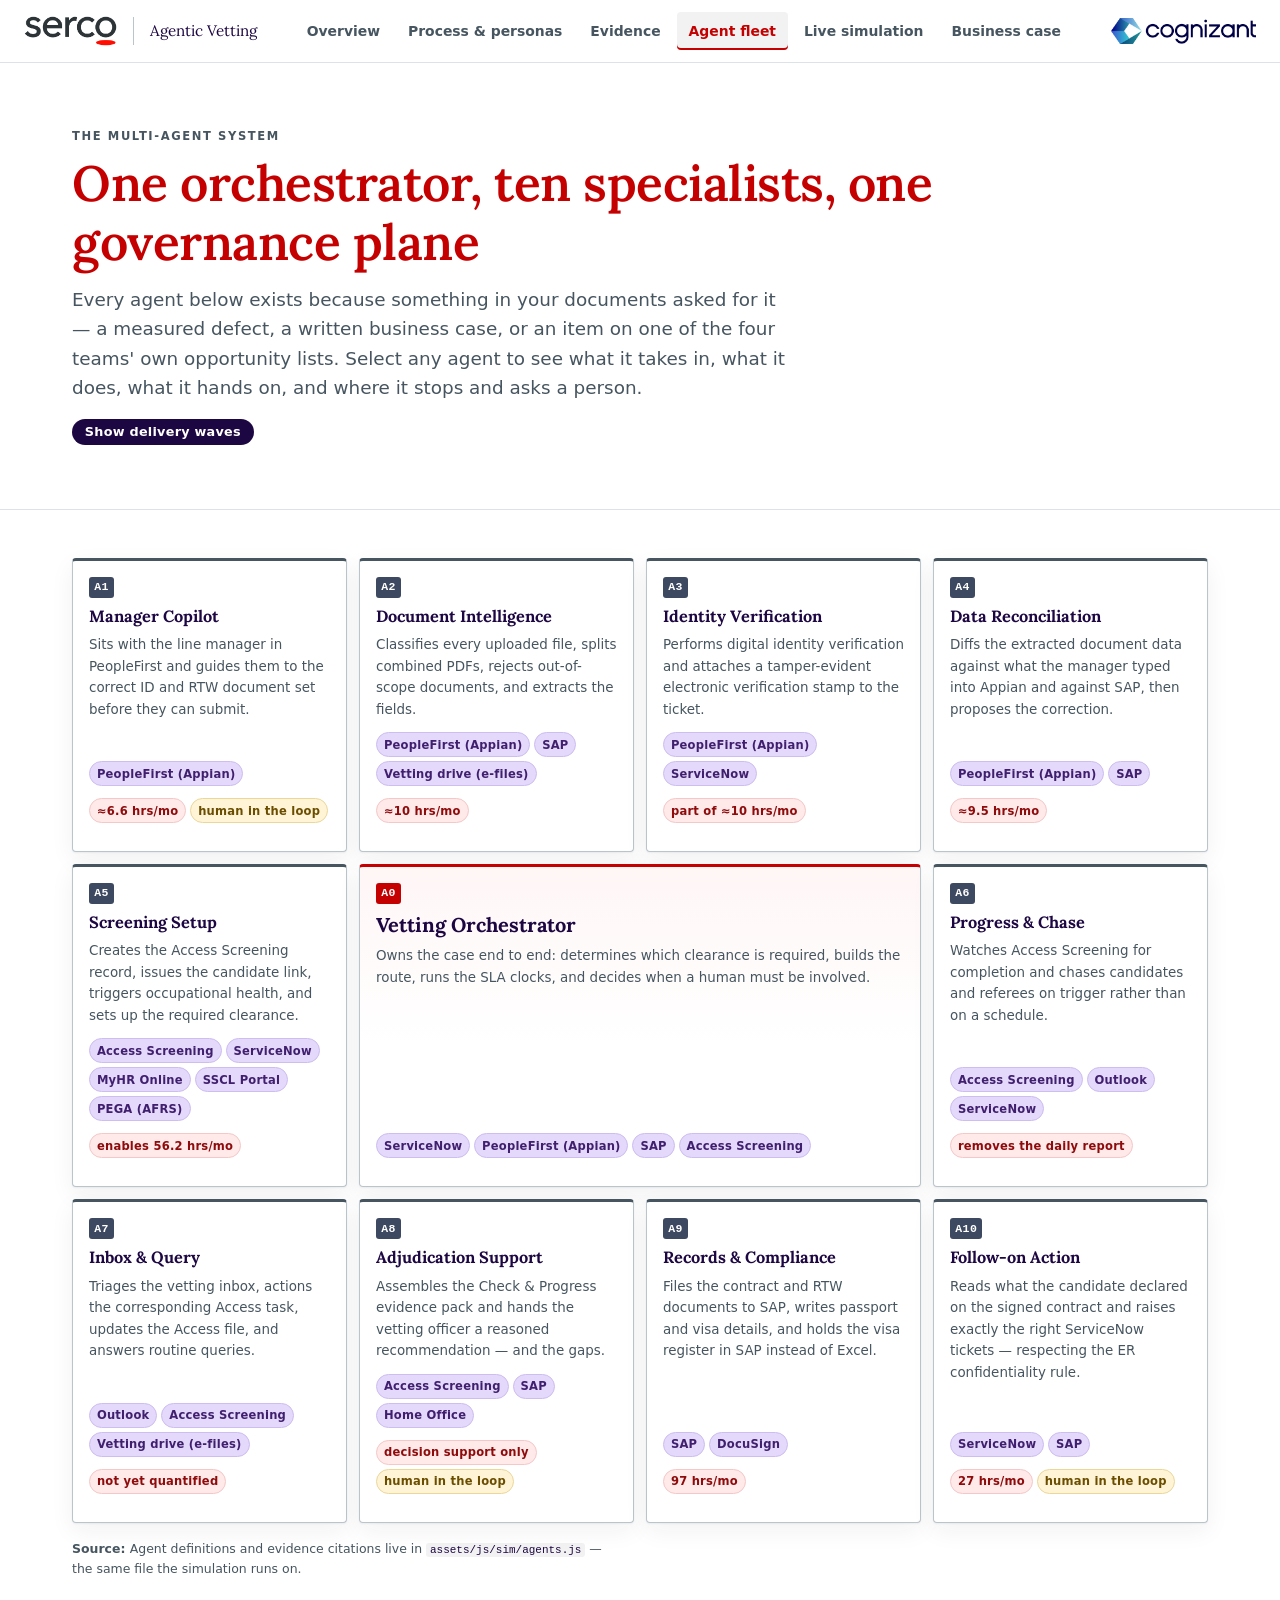
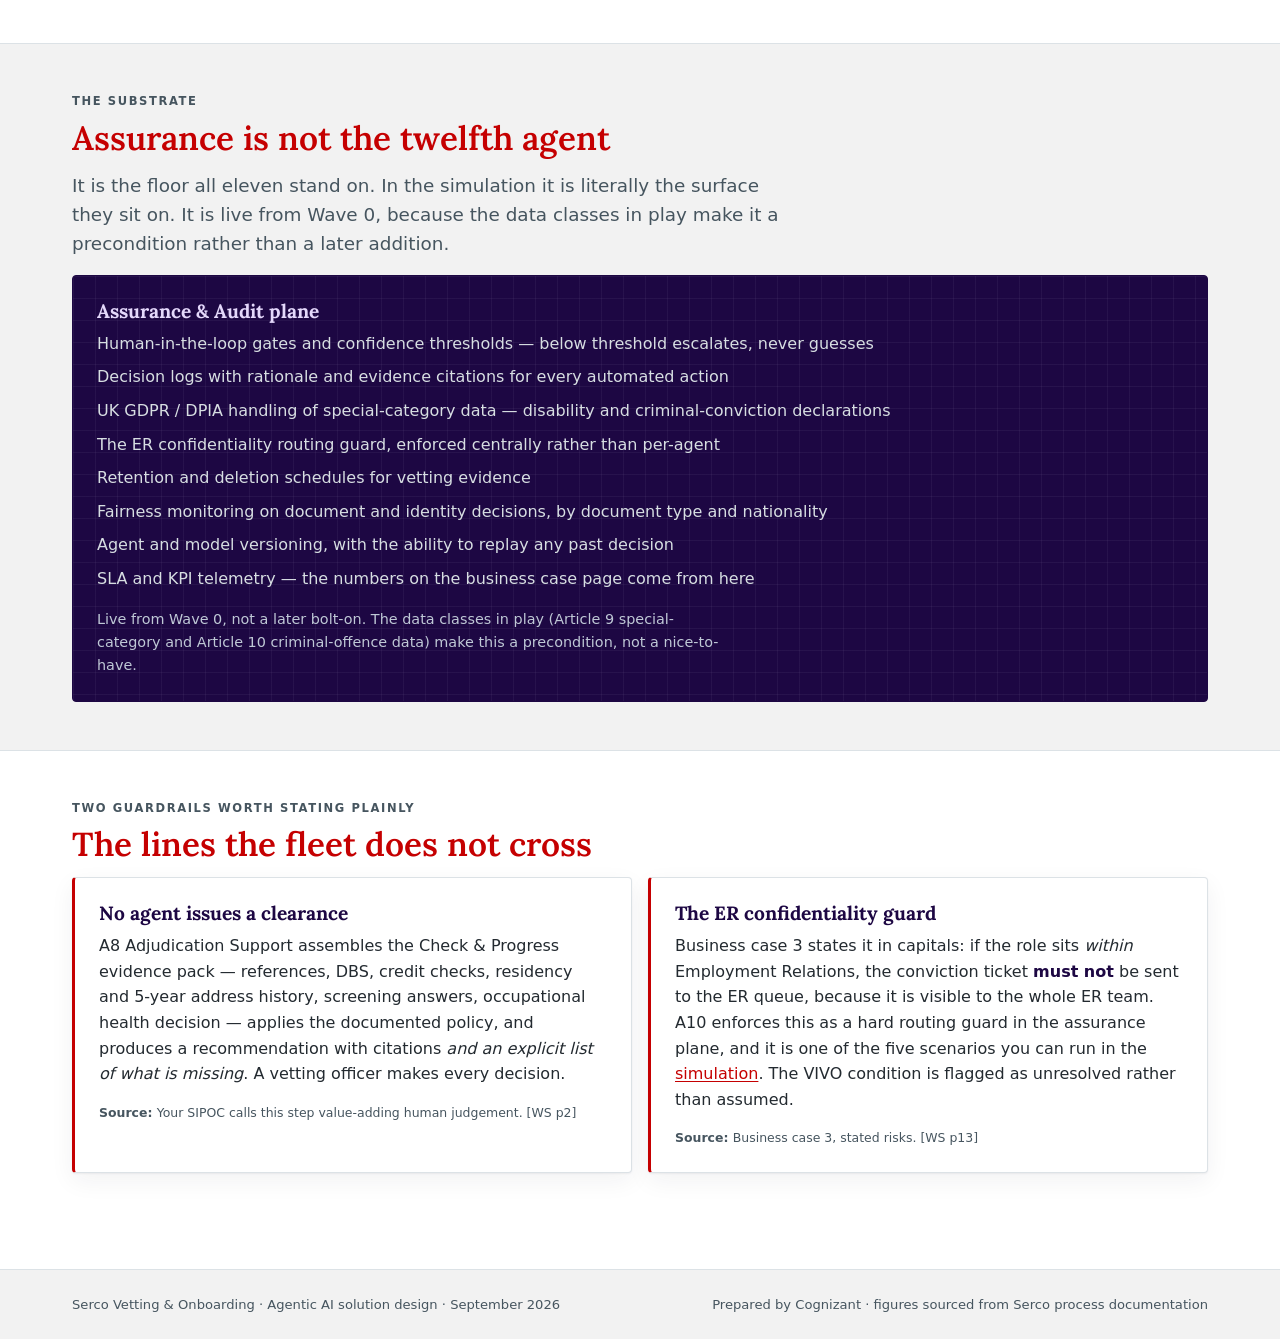
==== agents.html @ a26c0200 "Initial commit — Serco Agentic Vetting Demonstrator Six-tab site built from Serco's own process maps" ====
<!DOCTYPE html>
<html lang="en-GB">
<head>
<meta charset="utf-8">
<meta name="viewport" content="width=device-width, initial-scale=1">
<title>Agent fleet — Serco Agentic Vetting</title>
<meta name="description" content="Eleven agents and a governance plane, mapped to Serco's documented vetting processes, systems and business cases.">
<link rel="stylesheet" href="assets/css/serco.css">
<link rel="stylesheet" href="assets/css/pages.css">
<link rel="stylesheet" href="assets/css/a11y.css">
</head>
<body>
<a class="skip" href="#main">Skip to content</a>

<header class="site-header">
  <div class="brand-serco">
    <img src="assets/img/serco-logo.png" alt="Serco">
    <span class="divider" aria-hidden="true"></span>
    <span class="context">Agentic Vetting</span>
  </div>
  <nav class="site-nav" aria-label="Main">
    <a href="index.html">Overview</a>
    <a href="process.html">Process &amp; personas</a>
    <a href="evidence.html">Evidence</a>
    <a href="agents.html" aria-current="page">Agent fleet</a>
    <a href="simulation.html">Live simulation</a>
    <a href="business-case.html">Business case</a>
  </nav>
  <div class="brand-cognizant"><img src="assets/img/Cognizantlogo.png" alt="Cognizant"></div>
</header>

<main id="main">

  <section class="hero">
    <div class="wrap">
      <p class="eyebrow">The multi-agent system</p>
      <h1>One orchestrator, ten specialists, one governance plane</h1>
      <p class="lede">
        Every agent below exists because something in your documents asked for it —
        a measured defect, a written business case, or an item on one of the four
        teams' own opportunity lists. Select any agent to see what it takes in, what
        it does, what it hands on, and where it stops and asks a person.
      </p>
      <p>
        <button type="button" id="toggle-waves" class="chip chip--wave"
                aria-pressed="false"
                style="cursor:pointer;border:0;font-family:inherit;font-size:.8rem;padding:.45em 1em">
          Show delivery waves
        </button>
      </p>
    </div>
  </section>

  <section class="band">
    <div class="wrap">
      <noscript>
        <div class="callout callout--warn">
          <p>
            This page builds the agent grid from a shared data file with JavaScript,
            so that the fleet page and the simulation can never disagree about what an
            agent does. With JavaScript disabled, the full fleet is documented in
            <code>plan.md</code>, section 5.
          </p>
        </div>
      </noscript>

      <div class="fleet" id="fleet" data-waves="off">
        <!-- built by assets/js/fleet.js from assets/js/sim/agents.js -->
      </div>

      <p class="src-note">
        Agent definitions and evidence citations live in
        <code>assets/js/sim/agents.js</code> — the same file the simulation runs on.
      </p>
    </div>
  </section>

  <section class="band band--tint">
    <div class="wrap">
      <p class="eyebrow">The substrate</p>
      <h2>Assurance is not the twelfth agent</h2>
      <p class="lede">
        It is the floor all eleven stand on. In the simulation it is literally the
        surface they sit on. It is live from Wave 0, because the data classes in play
        make it a precondition rather than a later addition.
      </p>
      <div class="assurance-plane">
        <h3>Assurance &amp; Audit plane</h3>
        <ul class="plain" id="assurance-list" style="margin-bottom:1rem"></ul>
        <p id="assurance-note" style="margin:0;color:#BFC8D6;font-size:.9rem"></p>
      </div>
    </div>
  </section>

  <section class="band">
    <div class="wrap">
      <p class="eyebrow">Two guardrails worth stating plainly</p>
      <h2>The lines the fleet does not cross</h2>
      <div class="cards">
        <div class="card card--accent">
          <h3>No agent issues a clearance</h3>
          <p>
            A8 Adjudication Support assembles the Check &amp; Progress evidence pack —
            references, DBS, credit checks, residency and 5-year address history,
            screening answers, occupational health decision — applies the documented
            policy, and produces a recommendation with citations <em>and an explicit
            list of what is missing</em>. A vetting officer makes every decision.
          </p>
          <p class="src-note">Your SIPOC calls this step value-adding human judgement. [WS p2]</p>
        </div>
        <div class="card card--accent">
          <h3>The ER confidentiality guard</h3>
          <p>
            Business case 3 states it in capitals: if the role sits <em>within</em>
            Employment Relations, the conviction ticket <strong>must not</strong> be
            sent to the ER queue, because it is visible to the whole ER team. A10
            enforces this as a hard routing guard in the assurance plane, and it is one
            of the five scenarios you can run in the
            <a href="simulation.html">simulation</a>. The VIVO condition is flagged as
            unresolved rather than assumed.
          </p>
          <p class="src-note">Business case 3, stated risks. [WS p13]</p>
        </div>
      </div>
    </div>
  </section>

</main>

<footer class="site-footer">
  <div class="wrap">
    <span>Serco Vetting &amp; Onboarding · Agentic AI solution design · September 2026</span>
    <span>Prepared by Cognizant · figures sourced from Serco process documentation</span>
  </div>
</footer>

<script src="assets/js/sim/agents.js"></script>
<script src="assets/js/fleet.js"></script>
</body>
</html>
---- assets/css/serco.css ----
/* ==========================================================================
   Serco Agentic Vetting — design system
   Palette extracted from Serco's own PowerPoint master
   (Vetting Cognizant Workshop Sept 2026.pdf) and the supplied logo PNG.
   serco.com/brand-guidelines/primary-colours returns 403 to automated fetches.

   Contrast audit (computed, WCAG 2.1 ratios against #FFFFFF):
     #232A30 body        14.3:1  AAA
     #46555F secondary    7.5:1  AAA
     #C50001 headings     6.2:1  AA normal / AAA large   -> safe for text
     #EB2D2E accent       4.2:1  FAILS AA normal         -> graphics + large only
     #1D0743 on white    18.0:1  AAA (and white on it)
     #D7DEE2 on #1D0743  13.2:1  AAA
   ========================================================================== */

/* ---------- vendored fonts (offline; Google Fonts is unreachable) ---------- */
@font-face {
  font-family: 'Lora';
  src: url('../fonts/lora-latin-400-normal.woff2') format('woff2');
  font-weight: 400; font-style: normal; font-display: swap;
}
@font-face {
  font-family: 'Lora';
  src: url('../fonts/lora-latin-600-normal.woff2') format('woff2');
  font-weight: 600; font-style: normal; font-display: swap;
}
@font-face {
  font-family: 'Lora';
  src: url('../fonts/lora-latin-700-normal.woff2') format('woff2');
  font-weight: 700; font-style: normal; font-display: swap;
}

:root {
  /* brand */
  --red:        #C50001;
  --red-bright: #EB2D2E;   /* graphics and large text only — 4.2:1 */
  --purple:     #1D0743;
  --purple-lo:  #120428;
  --slate:      #232A30;
  --steel:      #46555F;
  --steel-2:    #3D4961;
  --mist:       #D7DEE2;
  --lilac:      #E4D8FB;
  --offwhite:   #F2F2F2;
  --charcoal:   #2D3437;
  --white:      #FFFFFF;

  /* semantic */
  --ink:        var(--slate);
  --ink-2:      var(--steel);
  --rule:       #DCE2E6;
  --rule-strong:#B9C4CB;
  --surface:    var(--white);
  --surface-2:  var(--offwhite);
  --surface-3:  #E9EEF1;

  /* type */
  --display: 'Lora', Georgia, 'Times New Roman', serif;
  --ui: 'Avenir Next LT Pro', 'Avenir Next', Avenir, 'Segoe UI', system-ui,
        -apple-system, 'Helvetica Neue', Arial, sans-serif;
  --mono: ui-monospace, SFMono-Regular, 'SF Mono', Menlo, Consolas, monospace;

  /* scale */
  --sp-1: .25rem; --sp-2: .5rem;  --sp-3: .75rem; --sp-4: 1rem;
  --sp-5: 1.5rem; --sp-6: 2rem;   --sp-7: 3rem;   --sp-8: 4rem;
  --maxw: 74rem;
  --radius: 4px;
  --shadow: 0 1px 2px rgba(35,42,48,.06), 0 8px 24px rgba(35,42,48,.06);
  --shadow-lift: 0 2px 4px rgba(35,42,48,.08), 0 16px 40px rgba(35,42,48,.10);
}

*, *::before, *::after { box-sizing: border-box; }

html { -webkit-text-size-adjust: 100%; scroll-behavior: smooth; }

body {
  margin: 0;
  font-family: var(--ui);
  font-size: 16px;
  line-height: 1.6;
  color: var(--ink);
  background: var(--surface);
  -webkit-font-smoothing: antialiased;
}

h1, h2, h3, h4 { font-family: var(--display); font-weight: 600; line-height: 1.2; margin: 0 0 var(--sp-3); }
h1 { font-size: clamp(2rem, 4.4vw, 3.1rem); color: var(--red); letter-spacing: -.01em; }
h2 { font-size: clamp(1.5rem, 2.6vw, 2.1rem); color: var(--red); }
h3 { font-size: 1.2rem; color: var(--purple); font-weight: 700; }
h4 { font-size: 1rem; font-family: var(--ui); font-weight: 700; color: var(--purple); }
p  { margin: 0 0 var(--sp-4); max-width: 68ch; }
a  { color: var(--red); text-underline-offset: 2px; }
a:hover { color: var(--red-bright); }
strong { font-weight: 700; color: var(--purple); }
small { font-size: .82rem; color: var(--ink-2); }
code { font-family: var(--mono); font-size: .88em; background: var(--surface-2);
       padding: .1em .35em; border-radius: 3px; color: var(--purple); }

:focus-visible { outline: 3px solid var(--red-bright); outline-offset: 2px; }

.wrap { max-width: var(--maxw); margin: 0 auto; padding: 0 var(--sp-5); }
.lede { font-size: 1.15rem; color: var(--ink-2); max-width: 62ch; }
.eyebrow {
  font-size: .72rem; font-weight: 700; letter-spacing: .14em; text-transform: uppercase;
  color: var(--steel); margin: 0 0 var(--sp-2);
}
.center { text-align: center; }
.mono { font-family: var(--mono); font-size: .86rem; }

/* ---------- header: Serco left · nav centre · Cognizant right ----------
   Headers are deliberately LIGHT on every page, including the simulation.
   The supplied Serco lockup sits on an opaque white field and we have no
   reversed variant, so a dark header would force us to recolour a client
   mark. Only the 3D canvas goes dark.                                     */
.site-header {
  position: sticky; top: 0; z-index: 50;
  display: flex; align-items: center; gap: var(--sp-5);
  padding: var(--sp-3) var(--sp-5);
  background: rgba(255,255,255,.94);
  backdrop-filter: saturate(160%) blur(8px);
  border-bottom: 1px solid var(--rule);
}
.brand-serco { display: flex; align-items: center; flex: 0 0 auto; }
.brand-serco img { height: 30px; width: auto; display: block; }
.brand-serco .divider {
  width: 1px; height: 28px; background: var(--rule-strong); margin: 0 var(--sp-4);
}
.brand-serco .context {
  font-family: var(--display); font-size: .95rem; color: var(--purple); white-space: nowrap;
}
.site-nav { flex: 1 1 auto; display: flex; gap: var(--sp-1); justify-content: center; flex-wrap: wrap; }
.site-nav a {
  font-size: .87rem; font-weight: 600; color: var(--steel); text-decoration: none;
  padding: var(--sp-2) var(--sp-3); border-radius: var(--radius); white-space: nowrap;
}
.site-nav a:hover { background: var(--surface-2); color: var(--purple); }
.site-nav a[aria-current="page"] {
  color: var(--red); background: var(--surface-2); box-shadow: inset 0 -2px 0 var(--red);
}
/* Cognizant: secondary mark, header top-right, and nowhere else on the page. */
.brand-cognizant { flex: 0 0 auto; display: flex; align-items: center; }
.brand-cognizant img { height: 26px; width: auto; display: block; }

@media (max-width: 860px) {
  .site-header { flex-wrap: wrap; gap: var(--sp-3); }
  .site-nav { order: 3; flex-basis: 100%; justify-content: flex-start; }
  .brand-serco .context, .brand-serco .divider { display: none; }
}

/* ---------- hero ---------- */
.hero { padding: var(--sp-8) 0 var(--sp-7); border-bottom: 1px solid var(--rule); }
.hero h1 { max-width: 30ch; }
.hero-grid { display: grid; grid-template-columns: 1.15fr .85fr; gap: var(--sp-7); align-items: start; }
@media (max-width: 900px) { .hero-grid { grid-template-columns: 1fr; } }

/* ---------- section bands ---------- */
.band { padding: var(--sp-7) 0; }
.band--tint { background: var(--surface-2); border-block: 1px solid var(--rule); }
.band--deep {
  background: var(--purple); color: var(--mist);
  border-block: 1px solid var(--purple);
}
.band--deep h2 { color: var(--white); }
.band--deep h3, .band--deep h4 { color: var(--lilac); }
.band--deep strong { color: var(--white); }
.band--deep a { color: var(--lilac); }
.band--deep .lede, .band--deep small { color: #BFC8D6; }
.band--deep .eyebrow { color: var(--lilac); }

/* ---------- stat tiles ---------- */
.stats { display: grid; gap: var(--sp-4); grid-template-columns: repeat(auto-fit, minmax(13rem, 1fr)); }
.stat {
  background: var(--surface); border: 1px solid var(--rule);
  border-top: 3px solid var(--red); border-radius: var(--radius);
  padding: var(--sp-5); box-shadow: var(--shadow);
}
.stat .n {
  font-family: var(--display); font-weight: 700; font-size: 2.4rem;
  line-height: 1; color: var(--purple); display: block; margin-bottom: var(--sp-2);
}
.stat .n .unit { font-size: 1.05rem; color: var(--steel); font-family: var(--ui); font-weight: 600; }
.stat .k { font-weight: 700; color: var(--ink); display: block; font-size: .95rem; }
.stat .src { display: block; margin-top: var(--sp-2); font-size: .74rem; color: var(--steel); }
.band--deep .stat { background: rgba(255,255,255,.05); border-color: rgba(228,216,251,.22); }
.band--deep .stat .n { color: var(--white); }
.band--deep .stat .n .unit, .band--deep .stat .src { color: #B9A9D6; }
.band--deep .stat .k { color: var(--mist); }

/* ---------- cards ---------- */
.cards { display: grid; gap: var(--sp-4); grid-template-columns: repeat(auto-fit, minmax(17rem, 1fr)); }
.card {
  background: var(--surface); border: 1px solid var(--rule); border-radius: var(--radius);
  padding: var(--sp-5); box-shadow: var(--shadow);
}
.card h3 { margin-bottom: var(--sp-2); }
.card > :last-child { margin-bottom: 0; }
.card--accent { border-left: 3px solid var(--red); }

/* ---------- chips ---------- */
.chips { display: flex; flex-wrap: wrap; gap: var(--sp-1); list-style: none; margin: 0 0 var(--sp-3); padding: 0; }
.chip {
  font-size: .72rem; font-weight: 700; letter-spacing: .02em;
  padding: .2em .6em; border-radius: 999px;
  background: var(--surface-3); color: var(--steel-2); border: 1px solid var(--rule);
  white-space: nowrap;
}
.chip--sys { background: var(--lilac); color: #40206E; border-color: #CDBDF0; }
.chip--save { background: #FFE9E9; color: #8E0B0C; border-color: #F5C7C7; }
.chip--wave { background: var(--purple); color: var(--white); border-color: var(--purple); }
.chip--human { background: #FFF4D6; color: #6B4D00; border-color: #EBD79A; }

/* ---------- tables ---------- */
.table-scroll { overflow-x: auto; margin: 0 0 var(--sp-4); border: 1px solid var(--rule); border-radius: var(--radius); }
table.data { width: 100%; border-collapse: collapse; font-size: .9rem; background: var(--surface); }
table.data caption { text-align: left; padding: var(--sp-3) var(--sp-4); font-weight: 700; color: var(--purple); }
table.data th, table.data td { padding: var(--sp-3) var(--sp-4); text-align: left; vertical-align: top; border-bottom: 1px solid var(--rule); }
table.data thead th { background: var(--purple); color: var(--white); font-size: .78rem; letter-spacing: .06em; text-transform: uppercase; border-bottom: none; }
table.data tbody tr:nth-child(even) { background: var(--surface-2); }
table.data tbody tr:last-child td { border-bottom: none; }
table.data td.num, table.data th.num { text-align: right; font-variant-numeric: tabular-nums; }
table.data tr.total td { font-weight: 700; color: var(--purple); background: var(--surface-3); }

/* ---------- callouts ---------- */
.callout {
  border-left: 3px solid var(--red); background: var(--surface-2);
  padding: var(--sp-4) var(--sp-5); border-radius: 0 var(--radius) var(--radius) 0;
  margin: 0 0 var(--sp-5);
}
.callout > :last-child { margin-bottom: 0; }
.callout--warn { border-left-color: #B26A00; background: #FFF8E8; }
.callout--draft { border-left-color: var(--red); background: #FFF0F0; }
.callout cite { display: block; margin-top: var(--sp-2); font-size: .8rem; font-style: normal; color: var(--steel); }
.quote-serco { font-family: var(--display); font-size: 1.1rem; color: var(--purple); font-style: italic; }

/* ---------- source footnotes ---------- */
.src-note { font-size: .78rem; color: var(--steel); }
.src-note::before { content: "Source: "; font-weight: 700; }
.badge-serco, .badge-ours {
  display: inline-block; font-size: .68rem; font-weight: 700; letter-spacing: .06em;
  text-transform: uppercase; padding: .15em .5em; border-radius: 3px; vertical-align: middle;
}
.badge-serco { background: var(--purple); color: var(--white); }
.badge-ours  { background: var(--surface-3); color: var(--steel-2); border: 1px solid var(--rule-strong); }

/* ---------- lists ---------- */
ul.tick, ul.plain { list-style: none; padding: 0; margin: 0 0 var(--sp-4); }
ul.tick li { position: relative; padding-left: 1.5rem; margin-bottom: var(--sp-2); }
ul.tick li::before {
  content: "\2713"; position: absolute; left: 0; top: 0;
  color: var(--red); font-weight: 700;
}
ul.plain li { margin-bottom: var(--sp-2); }

/* ---------- footer ---------- */
.site-footer {
  border-top: 1px solid var(--rule); background: var(--surface-2);
  padding: var(--sp-5); margin-top: var(--sp-7);
  font-size: .82rem; color: var(--steel);
}
.site-footer .wrap { display: flex; justify-content: space-between; gap: var(--sp-4); flex-wrap: wrap; }
/* No Cognizant mark in the footer — header top-right only, by instruction. */

/* ---------- skip link ---------- */
.skip {
  position: absolute; left: -9999px; top: 0; z-index: 100;
  background: var(--purple); color: var(--white); padding: var(--sp-3) var(--sp-4);
}
.skip:focus { left: var(--sp-3); top: var(--sp-3); }

/* ---------- print ---------- */
@media print {
  .site-header, .site-nav, .skip { position: static; }
  .band--deep { background: #fff; color: #000; }
  .band--deep h2, .band--deep h3 { color: #000; }
}
---- assets/css/pages.css ----
/* ==========================================================================
   Page-specific components: agent fleet grid, process maps, charts, sim HUD
   ========================================================================== */

/* ============================ AGENT FLEET ================================
   Grid echoes the reference image: satellites surrounding a central
   orchestrator, with the assurance plane as a substrate band beneath.

       A1  A2  A3  A4
       A5  [ ORCHESTRATOR ]  A6
       A7  A8  A9  A10
       [ ===== assurance & audit plane ===== ]
   ======================================================================== */
.fleet {
  display: grid;
  grid-template-columns: repeat(4, 1fr);
  gap: var(--sp-3);
  margin: 0 0 var(--sp-4);
  position: relative;
}
.fleet-orch { grid-column: 2 / span 2; }

.agent-box {
  position: relative;
  display: flex; flex-direction: column;
  background: var(--surface);
  border: 1px solid var(--rule-strong);
  border-top: 3px solid var(--steel);
  border-radius: var(--radius);
  padding: var(--sp-4);
  box-shadow: var(--shadow);
  transition: box-shadow .18s ease, transform .18s ease, border-color .18s ease;
  text-align: left; font: inherit; color: inherit;
  cursor: pointer; width: 100%;
}
.agent-box:hover, .agent-box:focus-visible {
  box-shadow: var(--shadow-lift); transform: translateY(-2px); border-top-color: var(--red);
}
.agent-box[aria-expanded="true"] { border-top-color: var(--red); background: #FFFDFD; }

.agent-box .agent-id {
  font-family: var(--mono); font-size: .72rem; font-weight: 700;
  color: var(--white); background: var(--steel-2);
  padding: .1em .45em; border-radius: 3px; align-self: flex-start;
  margin-bottom: var(--sp-2); letter-spacing: .04em;
}
.agent-box .agent-name {
  font-family: var(--display); font-weight: 700; font-size: 1.02rem;
  color: var(--purple); line-height: 1.25; margin-bottom: var(--sp-2);
}
.agent-box .agent-job { font-size: .84rem; color: var(--ink-2); margin-bottom: var(--sp-3); flex: 1 1 auto; }
.agent-box .agent-foot { margin-top: auto; }

/* orchestrator gets the emphasis the centre of the reference image has */
.agent-box--orch {
  border-top-color: var(--red);
  background: linear-gradient(180deg, #FFF6F6 0%, var(--surface) 55%);
}
.agent-box--orch .agent-id { background: var(--red); }
.agent-box--orch .agent-name { font-size: 1.25rem; }

/* the assurance substrate — deliberately not styled as a peer pod */
.assurance-plane {
  background: var(--purple); color: var(--mist);
  border-radius: var(--radius); padding: var(--sp-5);
  border: 1px solid var(--purple);
  background-image:
    linear-gradient(rgba(228,216,251,.055) 1px, transparent 1px),
    linear-gradient(90deg, rgba(228,216,251,.055) 1px, transparent 1px);
  background-size: 22px 22px, 22px 22px;
}
.assurance-plane h3 { color: var(--lilac); margin-bottom: var(--sp-2); }
.assurance-plane .chip { background: rgba(228,216,251,.13); color: var(--lilac); border-color: rgba(228,216,251,.3); }

/* ---------------------------------------------------------- detail popup
   Opens AT THE CURSOR rather than expanding below the grid, which used to push
   the boxes around and lose the reader's place. position:fixed so it is
   positioned in viewport coordinates, matching the pointer event. */
.agent-pop {
  position: fixed; z-index: 80;
  width: min(30rem, calc(100vw - 20px));
  max-height: min(30rem, calc(100vh - 20px));
  overflow-y: auto;
  background: var(--surface);
  border: 1px solid var(--rule-strong);
  border-left: 3px solid var(--red);
  border-radius: 0 var(--radius) var(--radius) 0;
  padding: var(--sp-4) var(--sp-5);
  box-shadow: 0 4px 10px rgba(35,42,48,.14), 0 24px 60px rgba(35,42,48,.22);
}
.agent-pop[hidden] { display: none; }
.agent-pop:focus { outline: none; }
.agent-pop:focus-visible { outline: 3px solid var(--red-bright); outline-offset: 2px; }
.agent-pop-close {
  float: right; margin: -.25rem -.5rem 0 var(--sp-3);
  background: none; border: 0; cursor: pointer;
  font-size: 1.35rem; line-height: 1; color: var(--steel);
  padding: 0 .2rem;
}
.agent-pop-close:hover { color: var(--red); }
.agent-pop-title {
  font-family: var(--display); font-size: 1.05rem; color: var(--purple);
  margin: 0 0 var(--sp-3); padding-right: 1.5rem;
}
.agent-pop-body dl { display: grid; grid-template-columns: 8.5rem 1fr; gap: var(--sp-2) var(--sp-3); margin: 0; }
.agent-pop-body dt {
  font-weight: 700; color: var(--steel-2); font-size: .7rem;
  text-transform: uppercase; letter-spacing: .05em;
}
.agent-pop-body dd { margin: 0; font-size: .86rem; color: var(--ink); }
@media (max-width: 620px) {
  .agent-pop-body dl { grid-template-columns: 1fr; gap: .1rem 0; }
  .agent-pop-body dt { margin-top: .5rem; }
}

@media (max-width: 1000px) {
  .fleet { grid-template-columns: repeat(2, 1fr); }
  .fleet-orch { grid-column: 1 / span 2; order: -1; }
}
@media (max-width: 560px) {
  .fleet { grid-template-columns: 1fr; }
  .fleet-orch { grid-column: 1; }
}

/* wave overlay toggle */
.fleet[data-waves="on"] .agent-box::after {
  content: attr(data-wave-label);
  position: absolute; top: var(--sp-2); right: var(--sp-2);
  font-size: .68rem; font-weight: 700; letter-spacing: .05em;
  background: var(--purple); color: var(--white);
  padding: .15em .5em; border-radius: 3px;
}

/* ============================ PROCESS MAPS ============================== */
.map-frame {
  border: 1px solid var(--rule-strong); border-radius: var(--radius);
  background: var(--surface); margin: 0 0 var(--sp-5); overflow: hidden;
}
.map-frame > figcaption {
  padding: var(--sp-3) var(--sp-4); background: var(--purple); color: var(--white);
  font-weight: 700; font-size: .9rem;
  display: flex; justify-content: space-between; align-items: center; gap: var(--sp-3); flex-wrap: wrap;
}
.map-frame > figcaption .tag {
  font-size: .68rem; letter-spacing: .06em; text-transform: uppercase;
  background: rgba(255,255,255,.16); padding: .2em .55em; border-radius: 3px;
}
.map-frame > figcaption .tag--draft { background: var(--red); }
.map-src {
  margin: 0; padding: var(--sp-4); overflow-x: auto;
  font-family: var(--mono); font-size: .76rem; line-height: 1.55;
  color: var(--slate); background: var(--surface-2);
  border-top: 1px solid var(--rule); max-height: 30rem;
}
.map-src .k  { color: var(--red); font-weight: 700; }   /* keyword */
.map-src .id { color: var(--steel-2); }                  /* identifier */
.map-src .s  { color: #1F6B3A; }                         /* string label */
.map-src .f  { color: var(--purple); font-weight: 700; } /* flow operator */
.map-src .c  { color: #7A8790; }                         /* accTitle/accDescr */
.map-validation {
  padding: var(--sp-2) var(--sp-4); font-size: .78rem; color: var(--steel);
  background: var(--surface-3); border-top: 1px solid var(--rule);
  font-family: var(--mono);
}
.map-validation .pass { color: #1F6B3A; font-weight: 700; }
.map-validation .warn { color: #8A5A00; font-weight: 700; }

/* ============================== CHARTS ================================== */
.chart { margin: 0 0 var(--sp-6); }
.chart figcaption { font-weight: 700; color: var(--purple); margin-bottom: var(--sp-3); font-size: .95rem; }
.chart svg { display: block; width: 100%; height: auto; overflow: visible; }
.chart .axis line, .chart .axis path { stroke: var(--rule-strong); stroke-width: 1; }
.chart .grid line { stroke: var(--rule); stroke-width: 1; }
.chart text { font-family: var(--ui); font-size: 11px; fill: var(--steel); }
.chart .val { font-weight: 700; fill: var(--purple); font-variant-numeric: tabular-nums; }
.chart .lbl { fill: var(--ink); }
.chart .target { stroke: var(--purple); stroke-width: 2; stroke-dasharray: 6 4; fill: none; }
.chart-legend { display: flex; gap: var(--sp-4); flex-wrap: wrap; margin-top: var(--sp-3); font-size: .82rem; }
.chart-legend span { display: inline-flex; align-items: center; gap: var(--sp-2); }
.legend-swatch { width: 1rem; height: 1rem; border-radius: 2px; display: inline-block; border: 1px solid rgba(0,0,0,.14); }

/* ========================== SIMULATION PAGE ============================= */
.sim-stage {
  position: relative;
  background: var(--purple-lo);
  border: 1px solid var(--rule-strong);
  border-radius: var(--radius);
  overflow: hidden;
  /* No min-height: the canvas's aspect-ratio drives the stage height. A
     min-height here fights that at half width and distorts the scene. */
}
/* height:auto, not 100%: the stage now takes its height FROM the canvas, so
   height:100% would be circular. aspect-ratio is the single source of truth. */
.sim-stage canvas { display: block; width: 100%; height: auto; }
#sim-canvas { aspect-ratio: 16 / 9; }

.sim-hud {
  position: absolute; inset: 0; pointer-events: none;
  display: grid; grid-template-columns: minmax(0,1fr) 17rem;
  grid-template-rows: auto 1fr auto; gap: var(--sp-3); padding: var(--sp-3);
  font-size: .82rem;
}
.sim-hud > * { pointer-events: auto; }
.hud-panel {
  background: rgba(18,4,40,.82);
  border: 1px solid rgba(228,216,251,.24);
  border-radius: var(--radius);
  color: var(--mist);
  padding: var(--sp-3);
  backdrop-filter: blur(4px);
}
.hud-panel h4 {
  font-family: var(--ui); font-size: .68rem; letter-spacing: .12em; text-transform: uppercase;
  color: var(--lilac); margin: 0 0 var(--sp-2); font-weight: 700;
}

.hud-counters { grid-column: 1; grid-row: 1; display: flex; gap: var(--sp-3); flex-wrap: wrap; align-self: start; }
.hud-counter { min-width: 6.5rem; }
.hud-counter .n {
  display: block; font-family: var(--display); font-weight: 700; font-size: 1.6rem;
  line-height: 1.05; color: var(--white); font-variant-numeric: tabular-nums;
}
.hud-counter .k { display: block; font-size: .66rem; letter-spacing: .08em; text-transform: uppercase; color: #B9A9D6; }

.hud-side { grid-column: 2; grid-row: 1 / span 2; display: flex; flex-direction: column; gap: var(--sp-3); min-height: 0; }
.hud-log { flex: 1 1 auto; min-height: 0; display: flex; flex-direction: column; }
.hud-log ol {
  list-style: none; margin: 0; padding: 0; overflow-y: auto; flex: 1 1 auto;
  font-family: var(--mono); font-size: .7rem; line-height: 1.5;
}
.hud-log li { padding: .15rem 0; border-bottom: 1px solid rgba(228,216,251,.08); color: var(--mist); }
.hud-log li .t { color: #9C8CC0; margin-right: .4em; }
.hud-log li.ev--escalate { color: #FF8A8A; }
.hud-log li.ev--human { color: var(--lilac); }
.hud-log li.ev--done { color: #9BE3B5; }
.hud-log li.ev--guard { color: #FFD27A; }

.hud-controls {
  grid-column: 1 / -1; grid-row: 3; display: flex; gap: var(--sp-3);
  align-items: center; flex-wrap: wrap;
}
.hud-controls label { display: inline-flex; align-items: center; gap: var(--sp-2); color: var(--mist); }
.hud-controls select, .hud-controls button {
  font: inherit; font-size: .8rem; font-family: var(--ui);
  background: rgba(228,216,251,.1); color: var(--mist);
  border: 1px solid rgba(228,216,251,.3); border-radius: var(--radius);
  padding: .3rem .6rem; cursor: pointer;
}
.hud-controls button:hover, .hud-controls select:hover { background: rgba(228,216,251,.2); }
.hud-controls button[aria-pressed="true"] { background: var(--red); border-color: var(--red); color: var(--white); }
.hud-controls select option { background: var(--purple); color: var(--mist); }

.hud-detail { grid-column: 1; grid-row: 2; align-self: end; max-width: 26rem; }
.hud-detail[hidden] { display: none; }
.hud-detail .close {
  float: right; background: none; border: 0; color: var(--lilac);
  font-size: 1.1rem; line-height: 1; cursor: pointer; padding: 0 0 0 var(--sp-2);
}
.hud-detail dl { margin: 0; display: grid; grid-template-columns: 5.5rem 1fr; gap: .2rem var(--sp-2); }
.hud-detail dt { color: #B9A9D6; font-size: .68rem; text-transform: uppercase; letter-spacing: .06em; }
.hud-detail dd { margin: 0; font-size: .78rem; }

@media (max-width: 880px) {
  .sim-hud { grid-template-columns: 1fr; grid-template-rows: auto auto 1fr auto; }
  .hud-side { grid-column: 1; grid-row: 2; }
  .hud-detail { grid-row: 3; max-width: none; }
  .hud-log ol { max-height: 9rem; }
}

/* state legend (shared by the 3D scene and the DOM mirror) */
.state-legend { display: grid; gap: var(--sp-2); grid-template-columns: repeat(auto-fit, minmax(14rem,1fr)); }
.state-legend .row { display: flex; align-items: center; gap: var(--sp-2); font-size: .84rem; }
.state-legend .glyph {
  display: inline-grid; place-items: center; width: 1.6rem; height: 1.6rem;
  border-radius: 999px; font-weight: 700; font-size: .8rem; flex: 0 0 auto;
  border: 2px solid currentColor;
}

/* DOM mirror — always in the DOM; screen-reader view + no-WebGL fallback */
.agent-mirror { list-style: none; margin: 0; padding: 0; display: grid; gap: var(--sp-2); grid-template-columns: repeat(auto-fit, minmax(15rem,1fr)); }
.agent-mirror li {
  display: flex; align-items: baseline; gap: var(--sp-2);
  border: 1px solid var(--rule); border-left: 3px solid var(--steel);
  border-radius: var(--radius); padding: var(--sp-2) var(--sp-3); background: var(--surface);
  font-size: .84rem;
}
.agent-mirror li[data-state="WORKING"]       { border-left-color: var(--red-bright); }
.agent-mirror li[data-state="WAITING_HUMAN"] { border-left-color: #8B5CF6; background: #FAF6FF; }
.agent-mirror li[data-state="ESCALATED"]     { border-left-color: var(--red); background: #FFF4F4; }
.agent-mirror li[data-state="DONE"]          { border-left-color: #1F6B3A; }
.agent-mirror li[data-state="BLOCKED"]       { border-left-color: var(--steel); background: var(--surface-2); }
.agent-mirror .mname { font-weight: 700; color: var(--purple); }
.agent-mirror .mstate { color: var(--ink-2); font-size: .8rem; }

.sim-fallback-note {
  background: #FFF8E8; border-left: 3px solid #B26A00;
  padding: var(--sp-4); margin: 0 0 var(--sp-4); border-radius: 0 var(--radius) var(--radius) 0;
}
.sim-fallback-note[hidden] { display: none; }

/* boot self-check banner: a missing vendor file must read as an instruction,
   not as a black rectangle five minutes before a workshop */
#boot-error {
  position: fixed; inset: 0; z-index: 999;
  display: none; place-content: center;
  background: var(--purple); color: var(--mist);
  font-family: var(--ui); padding: var(--sp-7); text-align: center;
}
#boot-error.show { display: grid; }
#boot-error h2 { color: var(--white); font-family: var(--display); }
#boot-error code { background: rgba(255,255,255,.12); color: var(--lilac); }

/* ==========================================================================
   evidence walkthrough (evidence.html)

   Two panes, deliberately opposite: the document is paper (light, bordered,
   photographic) and the agent's reasoning is system (dark purple, mono
   accents). That split is why this file reuses the trust-* components without
   recolouring any of them - they were written for the simulation's dark
   governance pane and work here unchanged.
   ========================================================================== */
.ev-app[data-ev-ready="failed"] { display: none; }

/* ------------------------------------------------------------- step rail */
.ev-rail {
  display: flex; gap: var(--sp-2); overflow-x: auto; padding-bottom: var(--sp-3);
  margin-bottom: var(--sp-3); scrollbar-width: thin;
}
.ev-tab {
  flex: 0 0 auto; width: 10.5rem; text-align: left; cursor: pointer;
  display: grid; grid-template-columns: auto 1fr; grid-template-areas: "n t" "n r";
  gap: 0 .5rem; padding: .5rem .6rem;
  font: inherit; color: var(--ink); background: var(--surface);
  border: 1px solid var(--rule); border-radius: var(--radius);
  border-left: 3px solid var(--rule-strong);
  transition: background .18s ease, border-color .18s ease;
}
.ev-tab:hover { background: var(--surface-2); }
.ev-tab-n {
  grid-area: n; align-self: center; font-family: var(--mono); font-size: .7rem;
  font-weight: 700; color: var(--steel); min-width: 1.1rem;
}
.ev-tab-t { grid-area: t; font-size: .74rem; line-height: 1.25; }
.ev-tab-r { grid-area: r; font-size: .62rem; color: var(--steel); font-family: var(--mono); }
.ev-tab[aria-selected="true"] {
  background: var(--purple); border-color: var(--purple); border-left-color: var(--red);
  color: #fff;
}
.ev-tab[aria-selected="true"] .ev-tab-n,
.ev-tab[aria-selected="true"] .ev-tab-r { color: var(--lilac); }
.ev-tab[data-exception] { border-left-color: var(--red); }
.ev-tab[data-decision="ESCALATED"] .ev-tab-n::after { content: " !"; color: var(--red); }

/* ------------------------------------------------------------- controls */
.ev-controls { display: flex; gap: var(--sp-2); flex-wrap: wrap; margin-bottom: var(--sp-4); }
.ev-btn {
  font: inherit; font-size: .78rem; cursor: pointer; padding: .4rem .8rem;
  background: var(--surface); color: var(--ink);
  border: 1px solid var(--rule-strong); border-radius: var(--radius);
}
.ev-btn:hover:not(:disabled) { background: var(--surface-2); }
.ev-btn:disabled { opacity: .45; cursor: not-allowed; }
.ev-btn--play { background: var(--purple); color: #fff; border-color: var(--purple); }
.ev-btn--play:hover:not(:disabled) { background: var(--purple-lo); }
.ev-btn[aria-pressed="true"] { background: var(--lilac); border-color: var(--purple); }

/* ---------------------------------------------------------------- stage */
.ev-stage { display: grid; grid-template-columns: minmax(0, 1fr) minmax(0, 1fr); gap: var(--sp-5); align-items: start; }
.ev-stage[hidden] { display: none; }
.ev-pane { min-width: 0; }

/* -------------------------------------------------------- document pane */
.ev-frame { margin: 0; }
.ev-shot { position: relative; display: block; background: var(--surface-3); }
.ev-shot img { display: block; width: 100%; height: auto; }
.ev-layer { position: absolute; inset: 0; pointer-events: none; }
.ev-hl {
  position: absolute; border: 2px solid var(--red-bright); border-radius: 2px;
  background: rgba(235, 45, 46, .10);
  box-shadow: 0 0 0 2px rgba(255, 255, 255, .55);
  opacity: 0; transition: opacity .28s ease;
}
.ev-hl.is-on { opacity: 1; }
.ev-docnote {
  font-size: .74rem; color: var(--steel); margin: var(--sp-3) 0 0;
  padding-left: var(--sp-3); border-left: 2px solid var(--rule-strong);
}
.ev-frame .map-validation a { font-weight: 600; }

/* ----------------------------------------------------------- agent pane */
.ev-pane--agent {
  background: var(--purple-lo); color: var(--mist);
  border: 1px solid rgba(228, 216, 251, .16); border-radius: var(--radius);
  padding: var(--sp-4); font-size: .84rem;
}
.ev-head { padding-bottom: var(--sp-3); border-bottom: 1px solid rgba(228, 216, 251, .16); }
.ev-agent { display: flex; align-items: baseline; gap: var(--sp-2); margin: 0 0 .2rem; }
.ev-agent-code {
  font-family: var(--mono); font-size: .72rem; font-weight: 700; color: var(--lilac);
  border: 1px solid rgba(228, 216, 251, .3); border-radius: 3px; padding: .1em .4em;
}
.ev-agent-name { font-size: .78rem; color: #B9A9D6; }
.ev-title {
  font-family: var(--display); font-size: 1.12rem; line-height: 1.25;
  color: #fff; margin: .2rem 0 var(--sp-3);
}
.ev-prov { margin: 0; }
/* .chip uppercases, which would render the citation as [VP P4]. The rest of
   the site writes them [VP p4], and a citation is a literal. */
.ev-prov .chip { text-transform: none; }
.ev-prov .chip { background: rgba(228, 216, 251, .08); border-color: rgba(228, 216, 251, .22); color: var(--mist); }
.ev-narrative { color: #C8CEDC; margin: var(--sp-4) 0 0; max-width: none; }
.ev-impact {
  margin: var(--sp-3) 0 0; padding: var(--sp-3); font-size: .8rem; color: #FFD27A;
  background: rgba(255, 210, 122, .07); border-left: 3px solid #FFD27A; border-radius: 2px;
}
.ev-stays { color: #C8CEDC; margin: 0; font-size: .8rem; max-width: none; }

/* extracted rows - staged in during playback */
.ev-rows { display: grid; gap: .3rem; }
.ev-row {
  display: grid; grid-template-columns: 9rem minmax(0, 1fr) 3.5rem 2.4rem;
  gap: var(--sp-2); align-items: center;
  padding: .3rem .4rem; border-radius: 2px;
  background: rgba(228, 216, 251, .04);
  opacity: 0; transform: translateY(3px);
  transition: opacity .26s ease, transform .26s ease;
}
.ev-row.is-on { opacity: 1; transform: none; }
/* A gated step's dependent fields: the value does not exist yet, so it must
   not be displayed as though it had been read off the document. */
.ev-row[data-pending="yes"] { background: rgba(255, 210, 122, .08); }
.ev-row[data-pending="yes"] .ev-row-v { font-family: var(--ui); font-style: italic; color: #FFD27A; }
.ev-row[data-pending="yes"] .trust-bar { visibility: hidden; }
.ev-row[data-pending="yes"] .ev-row-c { color: #9184B0; }
.ev-row-k { font-size: .7rem; color: #9184B0; }
.ev-row-v { font-family: var(--mono); font-size: .76rem; color: #fff; overflow-wrap: anywhere; }
.ev-row-c { font-family: var(--mono); font-size: .68rem; color: var(--lilac); text-align: right; }

/* rules - staged in after the rows */
.ev-rules { display: grid; gap: var(--sp-2); }
.ev-rule {
  opacity: 0; transform: translateY(3px);
  transition: opacity .26s ease, transform .26s ease;
}
.ev-rule.is-on { opacity: 1; transform: none; }
.ev-rule[data-verdict="warn"] { border-left-color: #FFD27A; }

/* decision */
.ev-decision {
  display: flex; align-items: center; gap: var(--sp-3); flex-wrap: wrap;
  opacity: 0; transition: opacity .3s ease;
}
.ev-decision.is-on { opacity: 1; }
.ev-dec-desc { font-size: .76rem; color: #C8CEDC; }
/* callout--warn is a light card. Inside the dark pane its text would inherit
   the pane's light ink and land at roughly 1.3:1 on cream, so the ink is set
   explicitly here rather than inherited. */
.ev-question { margin: var(--sp-4) 0 0; }
.ev-question, .ev-question p { color: var(--ink); }
.ev-q-lab {
  font-family: var(--ui); font-size: .66rem; font-weight: 700; letter-spacing: .1em;
  text-transform: uppercase; margin: 0 0 .3rem;
}
.ev-question .ev-q-lab { color: #8A5A00; }

/* --------------------------------------------------- show-everything view */
.ev-all { display: grid; gap: var(--sp-5); }
.ev-all[hidden] { display: none; }
.ev-all-step { padding-left: var(--sp-4); border-left: 3px solid var(--rule-strong); }
.ev-all-step h3 { margin: 0 0 .2rem; font-size: 1rem; }
.ev-all-meta { font-family: var(--mono); font-size: .68rem; color: var(--steel); margin: 0 0 var(--sp-2); }
.ev-all-q { font-weight: 600; color: #8A5A00; }
.ev-all-stays { font-size: .8rem; color: var(--steel); }

/* ------------------------------------------------------------ responsive */
@media (max-width: 900px) {
  .ev-stage { grid-template-columns: minmax(0, 1fr); }
  .ev-pane--agent { order: 2; }
  .ev-row { grid-template-columns: 7rem minmax(0, 1fr) 2.5rem 2.2rem; }
}
@media (max-width: 560px) {
  .ev-tab { width: 8.5rem; }
  .ev-row { grid-template-columns: minmax(0, 1fr) 2.2rem; }
  .ev-row-k { grid-column: 1 / -1; }
  .ev-row .trust-bar { display: none; }
}

/* ------------------------------------------- motion, contrast and print */
/* Playback is decoration: the information is in the panel either way, so under
   reduced motion everything is simply present from the start. */
body[data-motion="reduce"] .ev-row,
body[data-motion="reduce"] .ev-rule,
body[data-motion="reduce"] .ev-decision,
body[data-motion="reduce"] .ev-hl {
  opacity: 1; transform: none; transition: none;
}
@media (prefers-reduced-motion: reduce) {
  .ev-row, .ev-rule, .ev-decision, .ev-hl { transition: none; }
}
body[data-projector="on"] .ev-tab-t { font-size: .84rem; }
body[data-projector="on"] .ev-pane--agent { font-size: .95rem; }
body[data-projector="on"] .ev-row-v { font-size: .88rem; }

@media (forced-colors: active) {
  .ev-hl { border-color: Highlight; background: transparent; box-shadow: none; }
  .ev-tab[aria-selected="true"] { border-color: Highlight; }
}

@media print {
  .ev-rail, .ev-controls { display: none; }
  .ev-stage { grid-template-columns: 1fr; }
  .ev-pane--agent { background: #fff; color: #000; border-color: #999; }
  .ev-row, .ev-rule, .ev-decision, .ev-hl { opacity: 1; transform: none; }
  .ev-row-v, .ev-title, .ev-narrative { color: #000; }
}

/* --------------------------------------------------- human-in-the-loop gate
   Sits inside the dark agent pane. The decision log reuses trust.css's
   .trust-log / .trust-log-row and its .tl-t / .tl-k / .tl-x children, so the
   per-kind colours come for free and match the simulation's governance pane. */
.ev-hitl {
  margin: var(--sp-4) 0 0; padding: var(--sp-4);
  border: 1px solid rgba(255, 210, 122, .38); border-left: 3px solid #FFD27A;
  border-radius: var(--radius); background: rgba(255, 210, 122, .06);
}
.ev-hitl[data-answered="yes"] {
  border-color: rgba(155, 227, 181, .38); border-left-color: #9BE3B5;
  background: rgba(155, 227, 181, .06);
}
.ev-hitl-hdr { display: flex; align-items: baseline; justify-content: space-between; gap: var(--sp-3); flex-wrap: wrap; }
.ev-hitl-tag {
  font-family: var(--ui); font-size: .64rem; font-weight: 700; letter-spacing: .1em;
  text-transform: uppercase; color: #FFD27A;
}
.ev-hitl[data-answered="yes"] .ev-hitl-tag { color: #9BE3B5; }
.ev-hitl-who { font-family: var(--display); font-size: 1rem; color: #fff; }
.ev-hitl-role { font-size: .72rem; color: #C8CEDC; margin: .1rem 0 var(--sp-3); }
.ev-hitl-why { font-size: .78rem; color: #C8CEDC; margin: 0 0 var(--sp-4); max-width: none; }

/* the conflict, keyed value against each document that contradicts it */
.ev-conflict {
  margin-bottom: var(--sp-3); padding: var(--sp-3);
  background: rgba(18, 4, 40, .55); border-radius: 2px;
}
.ev-conflict-f {
  font-family: var(--ui); font-size: .62rem; font-weight: 700; letter-spacing: .08em;
  text-transform: uppercase; color: #9184B0; margin: 0 0 var(--sp-2);
}
.ev-conflict-row { display: flex; gap: var(--sp-2); flex-wrap: wrap; }
.ev-conflict-side {
  flex: 1 1 8rem; min-width: 0; padding: .35rem .5rem; border-radius: 2px;
  background: rgba(155, 227, 181, .10); border-left: 2px solid #9BE3B5;
}
.ev-conflict-side--keyed { background: rgba(255, 138, 138, .10); border-left-color: #FF8A8A; }
.ev-conflict-src { display: block; font-size: .6rem; color: #9184B0; overflow-wrap: anywhere; }
.ev-conflict-v { display: block; font-family: var(--mono); font-size: .8rem; color: #fff; }
.ev-conflict-note { font-size: .7rem; color: #C8CEDC; margin: var(--sp-2) 0 0; max-width: none; }
.ev-conflict-prop {
  font-family: var(--mono); font-size: .72rem; color: #9BE3B5;
  margin: .25rem 0 0; max-width: none;
}
.ev-hitl-noauto {
  font-size: .74rem; color: #FFD27A; margin: 0 0 var(--sp-3);
  padding-left: var(--sp-3); border-left: 2px solid rgba(255, 210, 122, .5);
  max-width: none;
}

/* the answers allowed */
.ev-hitl-ask {
  font-family: var(--ui); font-size: .64rem; font-weight: 700; letter-spacing: .1em;
  text-transform: uppercase; color: #B9A9D6; margin: 0 0 var(--sp-2);
}
.ev-hitl-answers { display: flex; gap: var(--sp-2); flex-wrap: wrap; margin-bottom: var(--sp-4); }
.ev-answer { font-size: .74rem; }
.ev-answer[data-kind="resume"] { background: #9BE3B5; border-color: #9BE3B5; color: #0C2D19; font-weight: 600; }
.ev-answer[data-kind="reject"] { background: rgba(255, 138, 138, .12); border-color: #FF8A8A; color: #FFD9D9; }
.ev-answer[data-kind="escalate"] { background: rgba(255, 210, 122, .12); border-color: #FFD27A; color: #FFE9C2; }
.ev-answer:hover { filter: brightness(1.12); }

.ev-hitl-chosen { display: flex; align-items: baseline; gap: var(--sp-2); flex-wrap: wrap; }
.ev-hitl-chosen-lab {
  font-family: var(--ui); font-size: .62rem; font-weight: 700; letter-spacing: .1em;
  text-transform: uppercase; color: #9184B0;
}
.ev-hitl-chosen-v { font-family: var(--mono); font-size: .8rem; color: #9BE3B5; }
.ev-hitl-outcome { font-size: .78rem; color: #C8CEDC; margin: var(--sp-2) 0 0; max-width: none; }
.ev-log { margin-top: var(--sp-4); }
.ev-log .trust-sec { margin-top: 0; }
.ev-log-pending { color: #9184B0; font-style: italic; }

/* ----------------------------------------------------- blocked dependent step */
.ev-blocked {
  margin: var(--sp-3) 0 0; padding: var(--sp-4);
  border: 1px dashed rgba(255, 210, 122, .45); border-radius: var(--radius);
  background: rgba(255, 210, 122, .05);
}
.ev-blocked-tag { display: block; margin-bottom: var(--sp-2); }
.ev-blocked-why { font-size: .8rem; color: #C8CEDC; margin: 0 0 var(--sp-3); max-width: none; }
.ev-blocked-link { font-size: .78rem; font-weight: 600; color: #FFD27A; }
.ev-blocked-link:hover { color: #fff; }

.ev-btn--reset { margin-left: auto; }

/* rail markers: where the gate is, and what is waiting on it */
.ev-tab[data-hitl="pending"] { border-left-color: #B26A00; }
.ev-tab[data-hitl="answered"] { border-left-color: #1F6B3A; }
.ev-tab[data-blocked="yes"] { border-left-style: dashed; border-left-color: #B26A00; }
.ev-tab[data-hitl="pending"] .ev-tab-r::after { content: " · held"; color: #B26A00; }
.ev-tab[data-hitl="answered"] .ev-tab-r::after { content: " · decided"; color: #1F6B3A; }
.ev-tab[data-blocked="yes"] .ev-tab-r::after { content: " · waiting"; color: #B26A00; }
.ev-tab[aria-selected="true"][data-hitl] .ev-tab-r::after,
.ev-tab[aria-selected="true"][data-blocked="yes"] .ev-tab-r::after { color: var(--lilac); }

@media (max-width: 560px) {
  .ev-conflict-side { flex: 1 1 100%; }
  .ev-btn--reset { margin-left: 0; }
}
@media print {
  .ev-hitl-answers { display: none; }
  .ev-hitl, .ev-blocked { background: #fff; border-color: #999; }
  .ev-hitl-tag, .ev-hitl-why, .ev-hitl-role, .ev-conflict-note,
  .ev-blocked-why, .ev-hitl-outcome { color: #000; }
  .ev-conflict { background: #f4f4f4; }
  .ev-conflict-v, .ev-conflict-src { color: #000; }
}

/* ------------------------------------------------- edge cases (agent pane)
   A <details> disclosure: no JS, keyboard-accessible for free, and collapsed
   so the happy path reads first and the caveats are there on demand. */
.ev-edge { margin-top: var(--sp-3); }
.ev-edge-sum {
  cursor: pointer; font-family: var(--ui); font-size: .68rem; font-weight: 700;
  letter-spacing: .08em; text-transform: uppercase; color: #B9A9D6;
  padding: .35rem 0; list-style: revert;
}
.ev-edge-sum:hover { color: #fff; }
.ev-edge[open] .ev-edge-sum { color: #fff; margin-bottom: var(--sp-2); }
.ev-edge-item {
  padding: var(--sp-3); margin-bottom: var(--sp-2); border-radius: 2px;
  background: rgba(228, 216, 251, .05); border-left: 2px solid #9184B0;
}
.ev-edge-name { font-size: .78rem; font-weight: 600; color: #fff; margin: 0 0 .25rem; max-width: none; }
.ev-edge-detail { font-size: .76rem; color: #C8CEDC; margin: 0 0 var(--sp-2); max-width: none; }
/* .badge-serco is --purple on a --purple-lo pane: effectively invisible. And
   .badge-* uppercases, which would render a citation as [VP P4]. */
.ev-pane--agent .badge-serco { background: var(--lilac); color: var(--purple-lo); }
.ev-edge-item .badge-serco, .ev-edge-item .badge-ours { text-transform: none; font-size: .62rem; }

/* ------------------------------------------- the document-combination matrix
   On a light band, so it reuses table.data and the page's normal ink. */
.ev-comb-prov { font-size: .8rem; color: var(--steel); margin-bottom: var(--sp-4); }
.ev-comb-prov .badge-ours { margin-right: .4rem; text-transform: none; }
.ev-comb td { vertical-align: top; font-size: .84rem; }
.ev-comb tr[data-this] { background: #E6F6EC; }
.ev-comb tr[data-this] td { border-bottom-color: #BCE3CB; }
.ev-comb-flag {
  display: inline-block; margin-left: .4rem; font-family: var(--ui);
  font-size: .6rem; font-weight: 700; letter-spacing: .06em; text-transform: uppercase;
  color: #15522B; background: #BCE3CB; border-radius: 3px; padding: .1em .4em;
  vertical-align: middle;
}
.ev-comb-note { color: var(--steel); font-size: .8rem; }
.ev-comb-h { margin: var(--sp-6) 0 var(--sp-3); font-size: 1.05rem; }

.ev-sent { list-style: none; padding: 0; margin: 0 0 var(--sp-5); display: grid; gap: var(--sp-2); }
.ev-sent-item {
  display: grid; grid-template-columns: 16rem minmax(0, 1fr) auto;
  gap: var(--sp-3); align-items: baseline;
  padding: var(--sp-3); border: 1px solid var(--rule); border-radius: var(--radius);
  border-left: 3px solid var(--rule-strong); background: var(--surface);
}
.ev-sent-item[data-load="yes"] { border-left-color: #1F6B3A; background: #F4FBF6; }
.ev-sent-doc { font-weight: 600; font-size: .86rem; }
.ev-sent-role { font-size: .82rem; color: var(--steel); }
.ev-sent-tag {
  font-family: var(--ui); font-size: .6rem; font-weight: 700; letter-spacing: .06em;
  text-transform: uppercase; white-space: nowrap;
  padding: .15em .5em; border-radius: 3px;
  background: var(--surface-3); color: var(--steel-2);
}
.ev-sent-item[data-load="yes"] .ev-sent-tag { background: #BCE3CB; color: #15522B; }
.ev-comb-verdict { margin-top: var(--sp-4); }

@media (max-width: 760px) {
  .ev-sent-item { grid-template-columns: minmax(0, 1fr); }
}
@media print {
  .ev-edge { display: none; }
  .ev-comb tr[data-this] { background: #eee; }
}

/* ================================================================
   Acceptability checker  (#ev-acceptability)
   ================================================================ */
.ev-acc-hdr { margin-bottom: var(--sp-5); }
.ev-acc-author { color: var(--steel); font-size: .85rem; margin: .35rem 0 .6rem; }
.ev-acc-caveat {
  background: #FFF8E8; border-left: 3px solid #B26A00;
  padding: .5rem .75rem; border-radius: var(--radius);
  font-size: .85rem; color: var(--ink); margin: 0 0 .75rem;
}
.ev-acc-dist {
  font-size: .9rem; padding: .5rem 0 0;
  border-top: 1px solid var(--rule); color: var(--ink);
}
.ev-acc-dist-page { color: var(--steel); }

/* rail + pane layout */
.ev-acc-browser { display: flex; gap: 1.5rem; align-items: flex-start; }

.ev-acc-rail {
  list-style: none; padding: 0; margin: 0;
  min-width: 13rem; max-width: 16rem; flex-shrink: 0;
}
.ev-acc-tab {
  padding: .55rem .75rem; border: 1px solid var(--rule);
  border-radius: var(--radius); cursor: pointer;
  margin-bottom: .4rem; background: var(--surface);
  transition: border-color .12s;
}
.ev-acc-tab:hover { border-color: var(--rule-strong); }
.ev-acc-tab[aria-selected="true"] {
  border-color: #5B3DB5; background: #F3F0FF;
}
.ev-acc-tab-label { display: block; font-size: .82rem; font-weight: 500; line-height: 1.3; }
.ev-acc-tab-vtags { display: flex; gap: .3rem; margin-top: .4rem; }
.ev-acc-vtag {
  font-size: .68rem; font-weight: 700; padding: .1rem .32rem;
  border-radius: 2px; letter-spacing: .02em;
}
.ev-acc-vtag[data-v="accepted"]    { background: #D4EDDA; color: #155724; }
.ev-acc-vtag[data-v="rejected"]    { background: #F8D7DA; color: #721C24; }
.ev-acc-vtag[data-v="conditional"] { background: #FFF3CD; color: #7A4600; }

/* detail pane */
.ev-acc-pane { flex: 1; min-width: 0; }
.ev-acc-probe-h { font-size: 1.05rem; margin: 0 0 .25rem; }
.ev-acc-asked {
  color: var(--steel); font-style: italic;
  font-size: .9rem; margin: 0 0 1rem;
}

/* two-column RTW vs Vetting comparison */
.ev-acc-split {
  display: grid; grid-template-columns: 1fr 1fr;
  gap: 1rem; margin-bottom: 1rem;
}
.ev-acc-col {
  border: 1px solid var(--rule); border-radius: var(--radius);
  padding: .9rem; border-top-width: 3px;
}
.ev-acc-col[data-v="accepted"]    { border-top-color: #28A745; }
.ev-acc-col[data-v="rejected"]    { border-top-color: #C50001; }
.ev-acc-col[data-v="conditional"] { border-top-color: #B26A00; }

.ev-acc-col-hd {
  display: flex; align-items: center;
  justify-content: space-between; margin-bottom: .65rem; gap: .5rem;
}
.ev-acc-col-title { font-weight: 600; font-size: .88rem; }
.ev-acc-verdict {
  font-size: .75rem; font-weight: 700; padding: .18rem .45rem;
  border-radius: 2px; white-space: nowrap; flex-shrink: 0;
}
.ev-acc-verdict[data-v="accepted"]    { background: #D4EDDA; color: #155724; }
.ev-acc-verdict[data-v="rejected"]    { background: #F8D7DA; color: #721C24; }
.ev-acc-verdict[data-v="conditional"] { background: #FFF3CD; color: #7A4600; }

.ev-acc-why { font-size: .88rem; margin: 0 0 .7rem; }

.ev-acc-clause {
  border-left: 3px solid var(--rule-strong); margin: 0 0 .45rem;
  padding: .45rem .65rem; background: var(--surface-2);
  border-radius: 0 var(--radius) var(--radius) 0;
}
.ev-acc-clause p { font-size: .83rem; font-style: italic; margin: 0 0 .2rem; }
.ev-acc-clause cite { font-size: .75rem; color: var(--steel); font-style: normal; }

.ev-acc-group {
  font-size: .8rem; font-weight: 700; color: #5B3DB5; margin: .35rem 0 0;
}

/* consequence + remedy boxes */
.ev-acc-hd {
  font-weight: 600; font-size: .8rem; text-transform: uppercase;
  letter-spacing: .05em; color: var(--steel); margin: 0 0 .4rem;
}
.ev-acc-consequence {
  border: 1px solid var(--rule); border-radius: var(--radius);
  padding: .8rem; margin-bottom: .75rem; background: var(--surface);
}
.ev-acc-consequence p:last-child { margin: 0; font-size: .9rem; }
.ev-acc-remedy {
  border: 1px solid #C8BBF5; border-radius: var(--radius);
  padding: .8rem; background: #F3F0FF;
}
.ev-acc-remedy p:last-child { margin: 0; font-size: .9rem; }

@media (max-width: 780px) {
  .ev-acc-browser { flex-direction: column; }
  .ev-acc-rail { max-width: 100%; min-width: 0; width: 100%; }
  .ev-acc-split { grid-template-columns: 1fr; }
}
@media print {
  .ev-acc-browser { flex-direction: column; }
  .ev-acc-tab[aria-selected="false"] { display: none; }
}
---- assets/css/a11y.css ----
/* ==========================================================================
   Accessibility + projector mode
   Projector mode exists because a workshop projector in a lit room delivers
   roughly 200:1 effective contrast, which collapses exactly the dark end of
   the range where the simulation's trace detail lives.
   ========================================================================== */

.sr-only {
  position: absolute !important;
  width: 1px; height: 1px; padding: 0; margin: -1px;
  overflow: hidden; clip: rect(0 0 0 0); clip-path: inset(50%);
  white-space: nowrap; border: 0;
}
/* Focusable-but-hidden: used by the DOM mirror of the 3D scene, which is the
   authoritative accessible representation and doubles as the no-WebGL view. */
.sr-only-focusable:focus,
.sr-only-focusable:focus-within {
  position: static !important;
  width: auto; height: auto; margin: 0; overflow: visible;
  clip: auto; clip-path: none; white-space: normal;
}

/* ---------- reduced motion ----------
   Default-on when the OS asks for it, but the simulation exposes an explicit
   override either way: the sim keeps running, only interpolation stops. */
@media (prefers-reduced-motion: reduce) {
  html { scroll-behavior: auto; }
  *, *::before, *::after {
    animation-duration: .001ms !important;
    animation-iteration-count: 1 !important;
    transition-duration: .001ms !important;
  }
}
body[data-motion="reduce"] *, body[data-motion="reduce"] *::before, body[data-motion="reduce"] *::after {
  animation-duration: .001ms !important;
  animation-iteration-count: 1 !important;
  transition-duration: .001ms !important;
}

/* ---------- projector mode ---------- */
body[data-projector="on"] {
  font-size: 18px;
}
body[data-projector="on"] .sim-hud { transform-origin: top left; }
body[data-projector="on"] .hud-panel { font-size: 1.05rem; }
body[data-projector="on"] .hud-counter .n { font-size: 2.1rem; }
body[data-projector="on"] .legend-swatch { width: 1.35rem; height: 1.35rem; border-width: 3px; }
body[data-projector="on"] .chip { font-size: .82rem; }

/* ---------- forced colours / high contrast ---------- */
@media (forced-colors: active) {
  .stat, .card, .agent-box { border: 1px solid CanvasText; }
  .chip { border: 1px solid CanvasText; }
}
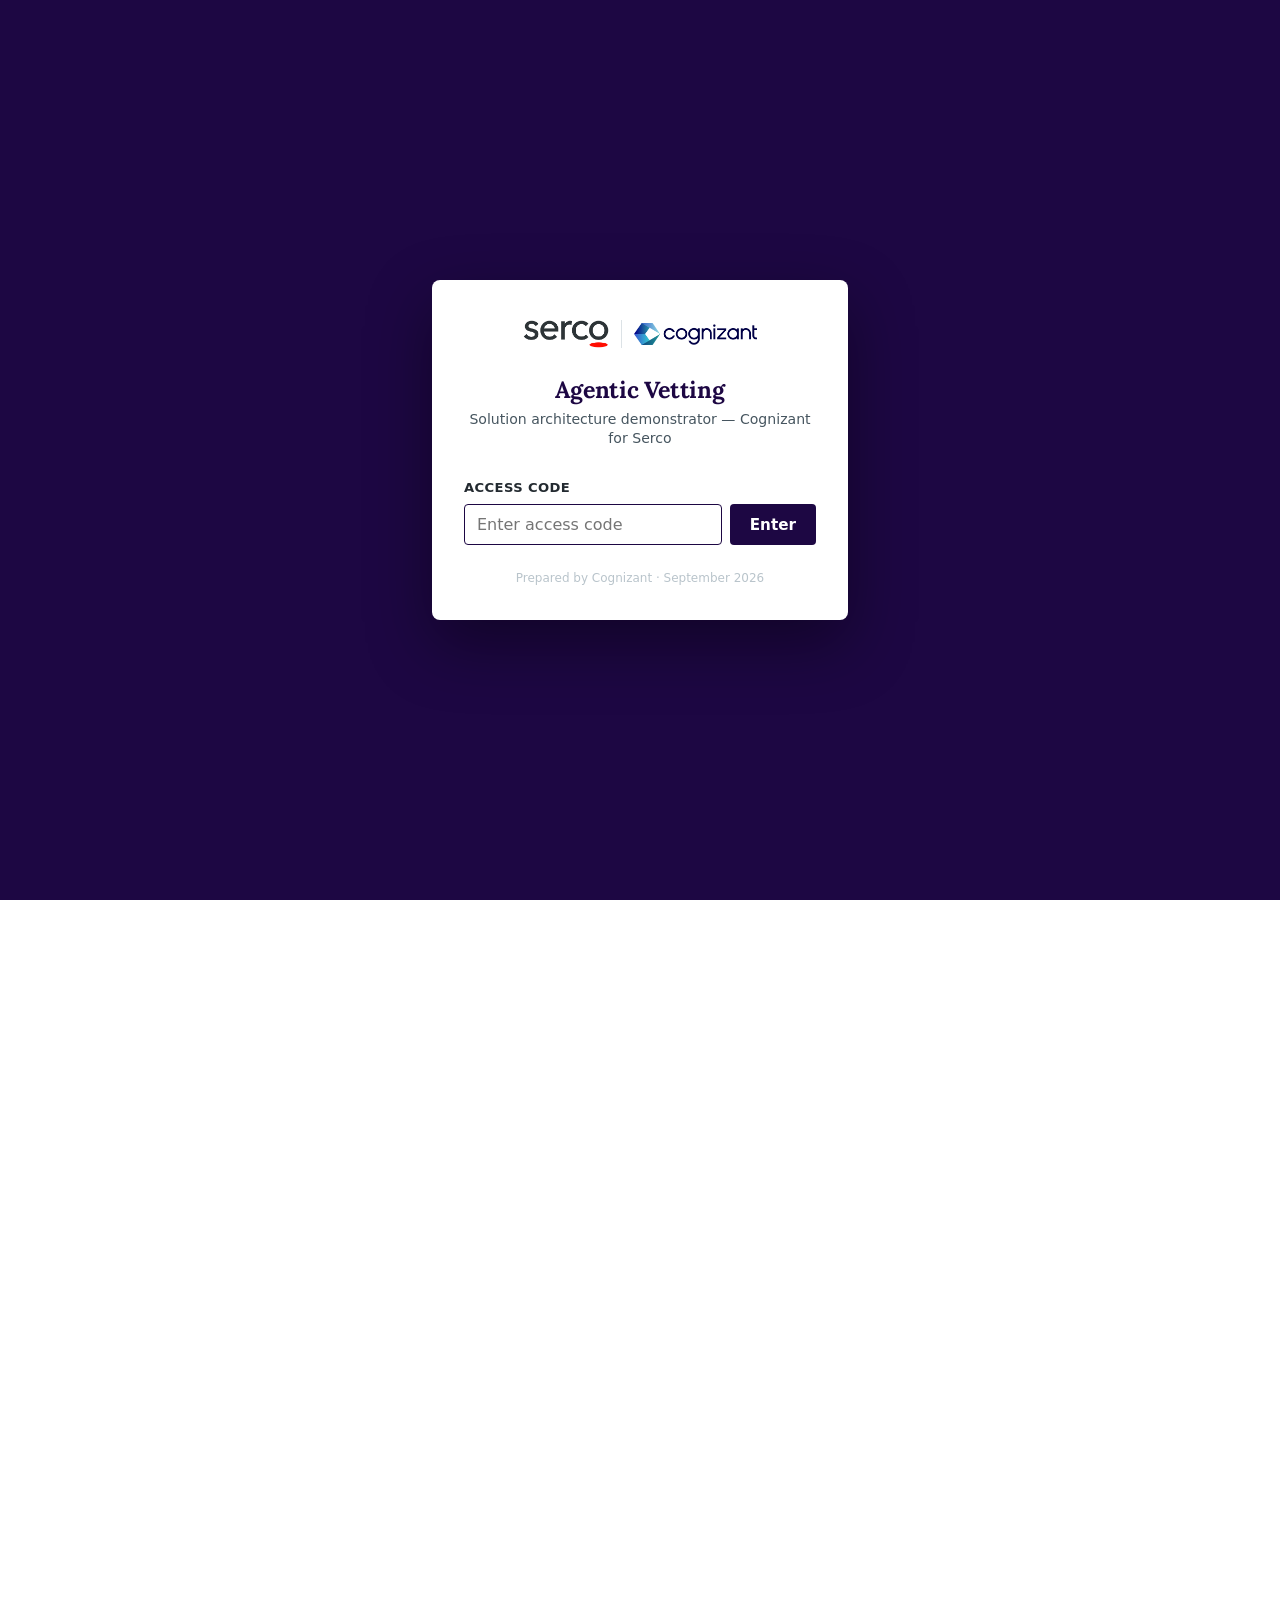
==== commit 9faf1e84: "Add password gate to all pages Full-screen overlay on every page; correct passphrase unlocks the ses" ====
--- a/agents.html
+++ b/agents.html
@@ -8,6 +8,7 @@
 <link rel="stylesheet" href="assets/css/serco.css">
 <link rel="stylesheet" href="assets/css/pages.css">
 <link rel="stylesheet" href="assets/css/a11y.css">
+<script src="assets/js/gate.js"></script>
 </head>
 <body>
 <a class="skip" href="#main">Skip to content</a>
